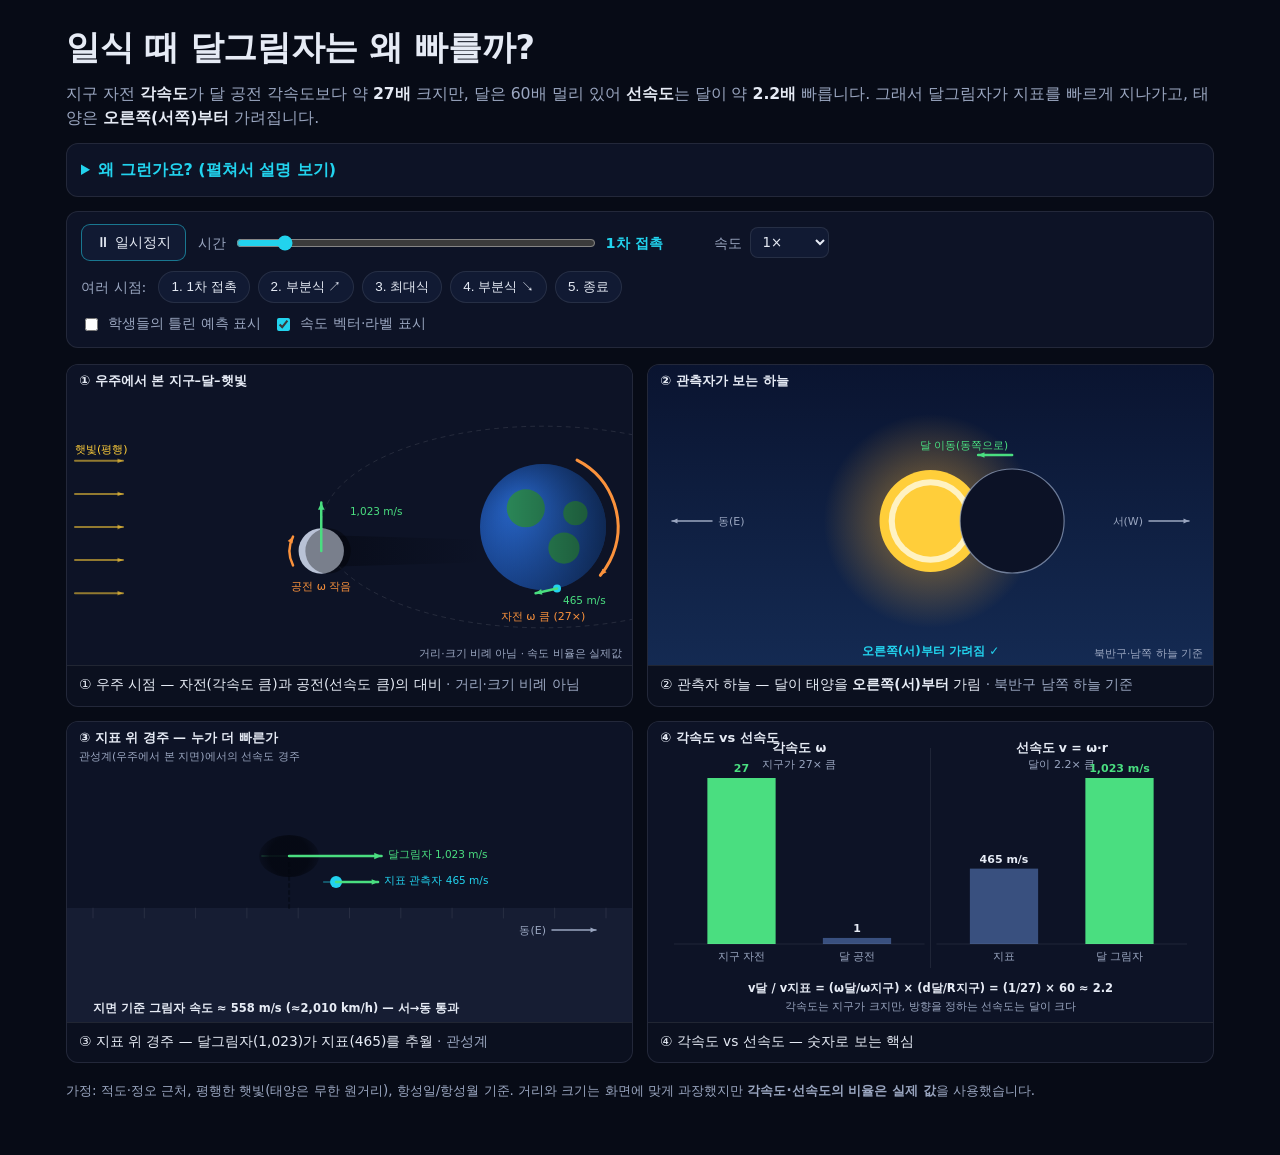
==== index.html @ 8129c568 "일식 달그림자 속도 시뮬레이션 추가 (각속도 vs 선속도) 지구 자전 각속도가 달 공전 각속도보다 ~27배 크지만, 달은 ~60배 멀어 선속도는 달이 ~2.2배 빠르다. 그래서 달" ====
<!DOCTYPE html>
<html lang="ko">
<head>
  <meta charset="UTF-8" />
  <meta name="viewport" content="width=device-width, initial-scale=1.0" />
  <title>일식 달그림자 속도 — 각속도 vs 선속도</title>
  <meta name="description" content="지구 자전 각속도가 달 공전 각속도보다 커도, 달의 선속도가 더 커서 달 그림자가 지표를 빠르게 지나가는 이유를 여러 시점에서 보여주는 시뮬레이션." />
  <link rel="stylesheet" href="styles.css" />
</head>
<body>
  <header class="site-header">
    <h1>일식 때 달그림자는 왜 빠를까?</h1>
    <p class="tagline">
      지구 자전 <strong>각속도</strong>가 달 공전 각속도보다 약 <strong>27배</strong> 크지만,
      달은 60배 멀리 있어 <strong>선속도</strong>는 달이 약 <strong>2.2배</strong> 빠릅니다.
      그래서 달그림자가 지표를 빠르게 지나가고, 태양은 <strong>오른쪽(서쪽)부터</strong> 가려집니다.
    </p>

    <details class="explainer">
      <summary>왜 그런가요? (펼쳐서 설명 보기)</summary>
      <div class="explainer-body">
        <p>
          학생들의 주장: <em>“지구 자전 각속도(≈15°/h)가 달 공전 각속도(≈0.5°/h)보다 27배 크니까,
          관측자가 달을 앞질러서 달이 상대적으로 뒤로 밀리고, 그래서 태양을 <u>왼쪽부터</u> 가린다.”</em>
          — 이는 <strong>각속도만 비교</strong>한 오류입니다.
        </p>
        <p>
          가려지는 방향을 정하는 것은 각속도가 아니라 <strong>지표에서의 선속도</strong>입니다.
          달은 지구 중심에서 약 60배 멀리 있어, 각속도가 1/27이어도
          선속도는 <code>(1/27) × 60 ≈ 2.2배</code>로 더 큽니다.
        </p>
        <table class="phys-table">
          <thead>
            <tr><th></th><th>각속도 ω</th><th>선속도 v = ω·r</th></tr>
          </thead>
          <tbody>
            <tr>
              <th>지구 자전(지표)</th>
              <td>큼 (≈15°/h)</td>
              <td>ω·R<sub>지구</sub> ≈ <strong>465 m/s</strong> (≈1,670 km/h)</td>
            </tr>
            <tr>
              <th>달 공전</th>
              <td>작음 (≈0.5°/h)</td>
              <td>ω·d<sub>달</sub> ≈ <strong>1,023 m/s</strong> (≈3,680 km/h)</td>
            </tr>
            <tr class="ratio-row">
              <th>비교</th>
              <td>지구가 <strong>27배</strong> 큼</td>
              <td>달이 <strong>2.2배</strong> 큼</td>
            </tr>
          </tbody>
        </table>
        <p>
          결론: 달그림자가 지면(465 m/s)보다 동쪽으로 더 빨리(1,023 m/s) 달려,
          지면 기준 <strong>약 558 m/s(≈2,010 km/h)</strong>로 서→동으로 지나갑니다.
          따라서 관측자에겐 달이 동쪽(왼쪽)으로 이동하고, 태양은 <strong>오른쪽부터</strong> 가려집니다.
          <code>v<sub>달</sub> / v<sub>지표</sub> = (ω<sub>달</sub>/ω<sub>지구</sub>) × (d<sub>달</sub>/R<sub>지구</sub>) = (1/27) × 60 ≈ 2.2</code>
        </p>
      </div>
    </details>
  </header>

  <section class="controls" aria-label="시뮬레이션 컨트롤">
    <div class="ctrl-row">
      <button id="playBtn" class="btn btn-primary" aria-label="재생/일시정지">⏸ 일시정지</button>

      <label class="ctrl-inline">
        시간
        <input id="timeSlider" type="range" min="0" max="1000" value="0" step="1" />
        <span id="phaseLabel" class="phase-label">1차 접촉</span>
      </label>

      <label class="ctrl-inline">
        속도
        <select id="speedSel">
          <option value="0.25">0.25×</option>
          <option value="0.5">0.5×</option>
          <option value="1" selected>1×</option>
          <option value="2">2×</option>
          <option value="4">4×</option>
        </select>
      </label>
    </div>

    <div class="ctrl-row">
      <span class="ctrl-group-label">여러 시점:</span>
      <div id="snapshots" class="snapshots"></div>
    </div>

    <div class="ctrl-row">
      <label class="toggle"><input id="toggleWrong" type="checkbox" /> 학생들의 틀린 예측 표시</label>
      <label class="toggle"><input id="toggleVectors" type="checkbox" checked /> 속도 벡터·라벨 표시</label>
    </div>
  </section>

  <main class="grid">
    <figure class="panel">
      <canvas id="space" class="view"></canvas>
      <figcaption>① 우주 시점 — 자전(각속도 큼)과 공전(선속도 큼)의 대비 <span class="muted">· 거리·크기 비례 아님</span></figcaption>
    </figure>

    <figure class="panel">
      <canvas id="sky" class="view"></canvas>
      <figcaption>② 관측자 하늘 — 달이 태양을 <strong>오른쪽(서)부터</strong> 가림 <span class="muted">· 북반구 남쪽 하늘 기준</span></figcaption>
    </figure>

    <figure class="panel">
      <canvas id="ground" class="view"></canvas>
      <figcaption>③ 지표 위 경주 — 달그림자(1,023)가 지표(465)를 추월 <span class="muted">· 관성계</span></figcaption>
    </figure>

    <figure class="panel">
      <canvas id="bars" class="view"></canvas>
      <figcaption>④ 각속도 vs 선속도 — 숫자로 보는 핵심</figcaption>
    </figure>
  </main>

  <footer class="site-footer">
    <p>
      가정: 적도·정오 근처, 평행한 햇빛(태양은 무한 원거리), 항성일/항성월 기준.
      거리와 크기는 화면에 맞게 과장했지만 <strong>각속도·선속도의 비율은 실제 값</strong>을 사용했습니다.
    </p>
  </footer>

  <script src="sim.js"></script>
</body>
</html>
---- styles.css ----
:root {
  --bg: #070b16;
  --panel: #0d1326;
  --panel-2: #111a33;
  --text: #e6ebf5;
  --dim: #9aa6c0;
  --accent: #22d3ee;
  --accent-2: #4ade80;
  --warn: #f87171;
  --border: rgba(255, 255, 255, 0.09);
}

* { box-sizing: border-box; }

html, body {
  margin: 0;
  padding: 0;
  background: var(--bg);
  color: var(--text);
  font-family: ui-sans-serif, system-ui, -apple-system, "Apple SD Gothic Neo",
    "Noto Sans KR", "Malgun Gothic", sans-serif;
  line-height: 1.55;
}

body {
  max-width: 1180px;
  margin: 0 auto;
  padding: 18px 16px 40px;
}

/* ---------- Header ---------- */
.site-header h1 {
  font-size: clamp(1.4rem, 3.2vw, 2.1rem);
  margin: 4px 0 8px;
  letter-spacing: -0.01em;
}

.tagline {
  margin: 0 0 12px;
  color: var(--dim);
  font-size: 0.98rem;
}
.tagline strong { color: var(--text); }

.explainer {
  background: var(--panel);
  border: 1px solid var(--border);
  border-radius: 12px;
  padding: 6px 14px;
  margin-bottom: 14px;
}
.explainer summary {
  cursor: pointer;
  font-weight: 600;
  padding: 8px 0;
  color: var(--accent);
}
.explainer-body { padding: 4px 0 12px; font-size: 0.95rem; }
.explainer-body code {
  background: rgba(255, 255, 255, 0.06);
  padding: 1px 6px;
  border-radius: 6px;
  font-size: 0.9em;
}
.explainer-body em { color: var(--warn); font-style: italic; }

.phys-table {
  width: 100%;
  border-collapse: collapse;
  margin: 12px 0;
  font-size: 0.92rem;
}
.phys-table th, .phys-table td {
  border: 1px solid var(--border);
  padding: 7px 10px;
  text-align: left;
}
.phys-table thead th { background: var(--panel-2); color: var(--dim); }
.phys-table tbody th { background: rgba(255, 255, 255, 0.03); white-space: nowrap; }
.ratio-row td, .ratio-row th { background: rgba(34, 211, 238, 0.08); }

/* ---------- Controls ---------- */
.controls {
  background: var(--panel);
  border: 1px solid var(--border);
  border-radius: 12px;
  padding: 12px 14px;
  margin-bottom: 16px;
  display: flex;
  flex-direction: column;
  gap: 10px;
}
.ctrl-row {
  display: flex;
  flex-wrap: wrap;
  align-items: center;
  gap: 12px;
}
.ctrl-inline {
  display: flex;
  align-items: center;
  gap: 8px;
  font-size: 0.9rem;
  color: var(--dim);
}
.ctrl-group-label { font-size: 0.9rem; color: var(--dim); }

#timeSlider { width: min(360px, 46vw); accent-color: var(--accent); }
.phase-label {
  min-width: 96px;
  font-weight: 600;
  color: var(--accent);
  font-size: 0.9rem;
}

.btn {
  background: var(--panel-2);
  color: var(--text);
  border: 1px solid var(--border);
  border-radius: 9px;
  padding: 8px 14px;
  font-size: 0.9rem;
  cursor: pointer;
  transition: background 0.15s, border-color 0.15s;
}
.btn:hover { background: #18254a; }
.btn-primary { border-color: rgba(34, 211, 238, 0.5); }

select, .btn { font-family: inherit; }
select {
  background: var(--panel-2);
  color: var(--text);
  border: 1px solid var(--border);
  border-radius: 8px;
  padding: 6px 8px;
}

.snapshots { display: flex; flex-wrap: wrap; gap: 8px; }
.snap-btn {
  background: var(--panel-2);
  color: var(--text);
  border: 1px solid var(--border);
  border-radius: 999px;
  padding: 6px 12px;
  font-size: 0.84rem;
  cursor: pointer;
}
.snap-btn:hover { background: #18254a; }
.snap-btn.active {
  border-color: var(--accent);
  background: rgba(34, 211, 238, 0.16);
  color: #fff;
}

.toggle {
  display: inline-flex;
  align-items: center;
  gap: 7px;
  font-size: 0.88rem;
  color: var(--dim);
  cursor: pointer;
}
.toggle input { accent-color: var(--accent); }

/* ---------- Grid of views ---------- */
.grid {
  display: grid;
  grid-template-columns: 1fr 1fr;
  gap: 14px;
}
.panel {
  margin: 0;
  background: var(--panel);
  border: 1px solid var(--border);
  border-radius: 12px;
  overflow: hidden;
}
.view {
  display: block;
  width: 100%;
  height: 300px;
}
figcaption {
  padding: 8px 12px 10px;
  font-size: 0.86rem;
  color: var(--text);
  border-top: 1px solid var(--border);
  background: rgba(0, 0, 0, 0.18);
}
figcaption .muted { color: var(--dim); font-weight: 400; }

/* ---------- Footer ---------- */
.site-footer {
  margin-top: 18px;
  color: var(--dim);
  font-size: 0.84rem;
}

@media (max-width: 760px) {
  .grid { grid-template-columns: 1fr; }
  .view { height: 260px; }
  #timeSlider { width: 60vw; }
}
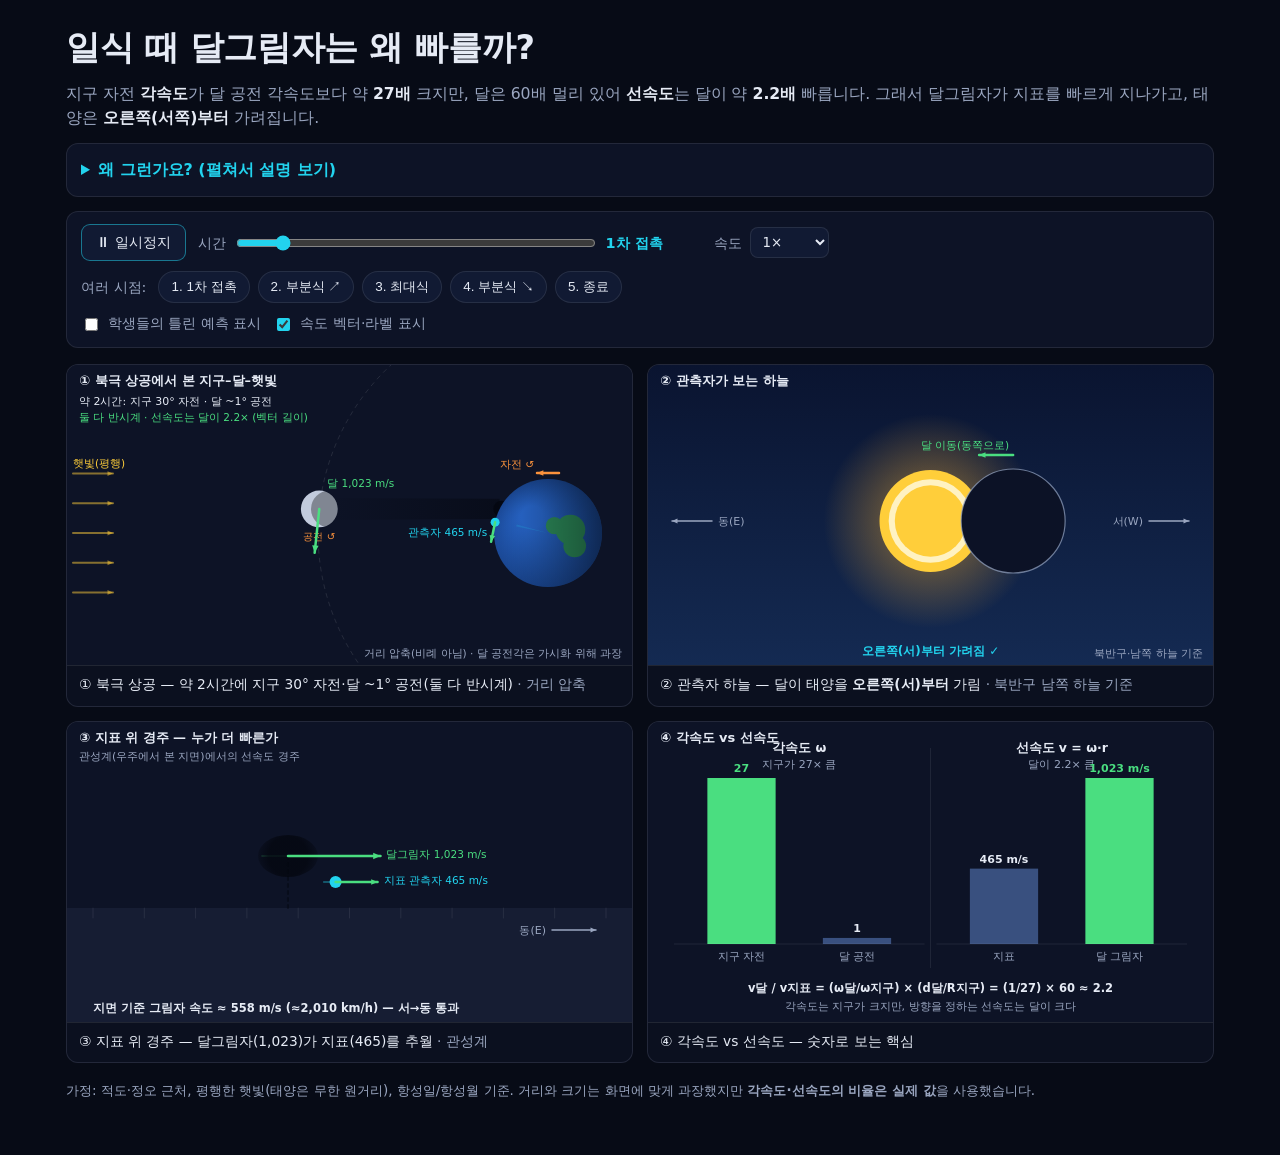
==== commit 7dcc8b20: "우주 시점 물리 수정: 북극 상공 반시계 + 실제 자전량(30°) 피드백 반영: - 북극 상공에서 본 시점으로 정의하고 자전·공전을 모두 반시계로 표시   (화면 y를 뒤집어 θ " ====
--- a/index.html
+++ b/index.html
@@ -97,7 +97,7 @@
   <main class="grid">
     <figure class="panel">
       <canvas id="space" class="view"></canvas>
-      <figcaption>① 우주 시점 — 자전(각속도 큼)과 공전(선속도 큼)의 대비 <span class="muted">· 거리·크기 비례 아님</span></figcaption>
+      <figcaption>① 북극 상공 — 약 2시간에 지구 30° 자전·달 ~1° 공전(둘 다 반시계) <span class="muted">· 거리 압축</span></figcaption>
     </figure>
 
     <figure class="panel">
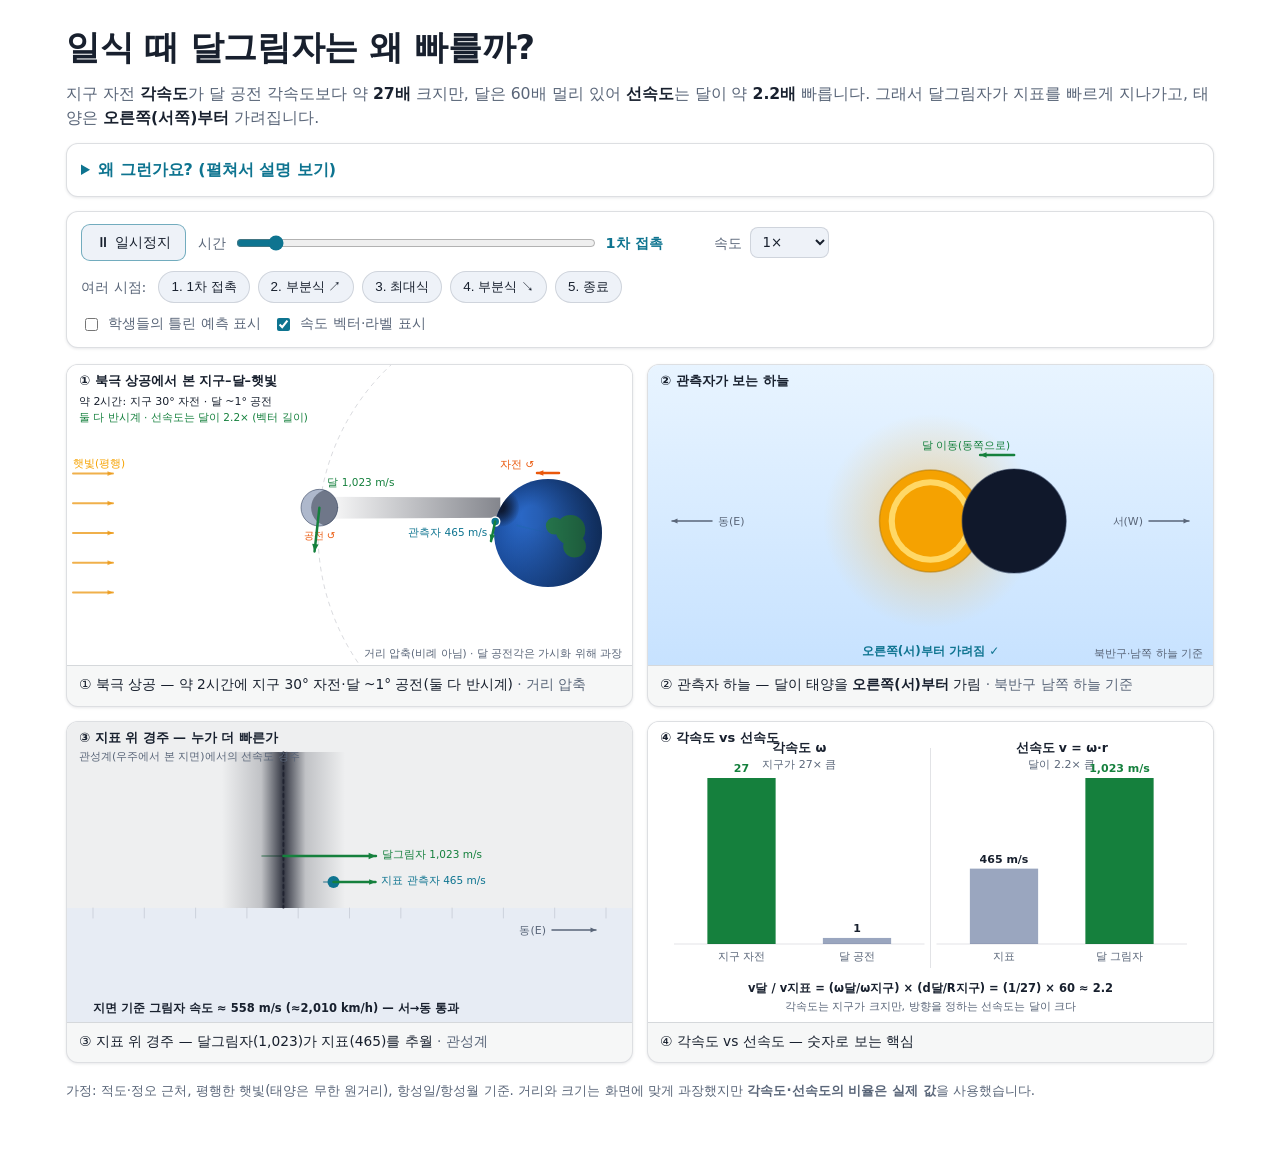
==== commit 3ecbf93a: "설명에 실제 상수·계산 추가, Pages 배포 워크플로 제거 - index.html "왜 그런가요?" 설명에 계산 입력값을 실제 측정값으로 제시:   · 지구 자전 각속도 ω지구 " ====
--- a/index.html
+++ b/index.html
@@ -29,28 +29,44 @@
           달은 지구 중심에서 약 60배 멀리 있어, 각속도가 1/27이어도
           선속도는 <code>(1/27) × 60 ≈ 2.2배</code>로 더 큽니다.
         </p>
+        <h3 class="exp-h">입력값 (실제 측정값)</h3>
         <table class="phys-table">
           <thead>
-            <tr><th></th><th>각속도 ω</th><th>선속도 v = ω·r</th></tr>
+            <tr><th>양</th><th>기호</th><th>실제 값</th></tr>
           </thead>
           <tbody>
             <tr>
-              <th>지구 자전(지표)</th>
-              <td>큼 (≈15°/h)</td>
-              <td>ω·R<sub>지구</sub> ≈ <strong>465 m/s</strong> (≈1,670 km/h)</td>
+              <th>지구 자전 각속도</th>
+              <td>ω<sub>지구</sub></td>
+              <td>2π / 23.934 h = <strong>7.29×10<sup>−5</sup> rad/s</strong> (≈ 15.0°/h)</td>
             </tr>
             <tr>
-              <th>달 공전</th>
-              <td>작음 (≈0.5°/h)</td>
-              <td>ω·d<sub>달</sub> ≈ <strong>1,023 m/s</strong> (≈3,680 km/h)</td>
+              <th>지표까지 거리 (지구 반지름)</th>
+              <td>R<sub>지구</sub></td>
+              <td><strong>6,371 km</strong> = 6.371×10<sup>6</sup> m</td>
             </tr>
-            <tr class="ratio-row">
-              <th>비교</th>
-              <td>지구가 <strong>27배</strong> 큼</td>
-              <td>달이 <strong>2.2배</strong> 큼</td>
+            <tr>
+              <th>달 공전 각속도</th>
+              <td>ω<sub>달</sub></td>
+              <td>2π / 27.32일 = <strong>2.66×10<sup>−6</sup> rad/s</strong> (≈ 0.55°/h)</td>
+            </tr>
+            <tr>
+              <th>달까지 거리 (공전 반지름)</th>
+              <td>d<sub>달</sub></td>
+              <td><strong>384,400 km</strong> = 3.844×10<sup>8</sup> m</td>
             </tr>
           </tbody>
         </table>
+
+        <h3 class="exp-h">선속도 계산 (v = ω·r)</h3>
+        <ul class="calc-list">
+          <li>v<sub>지표</sub> = ω<sub>지구</sub> × R<sub>지구</sub> = 7.29×10<sup>−5</sup> × 6.371×10<sup>6</sup> ≈ <strong>465 m/s</strong> (≈1,673 km/h)</li>
+          <li>v<sub>달</sub> = ω<sub>달</sub> × d<sub>달</sub> = 2.66×10<sup>−6</sup> × 3.844×10<sup>8</sup> ≈ <strong>1,023 m/s</strong> (≈3,684 km/h)</li>
+          <li>각속도 비 ω<sub>지구</sub> / ω<sub>달</sub> ≈ <strong>27.4</strong> (지구 자전이 빠름)</li>
+          <li>거리 비 d<sub>달</sub> / R<sub>지구</sub> ≈ <strong>60.3</strong></li>
+          <li>선속도 비 v<sub>달</sub> / v<sub>지표</sub> = (1/27.4) × 60.3 ≈ <strong>2.20</strong> (달이 빠름)</li>
+          <li>지면 대비 그림자 속도 = 1,023 − 465 ≈ <strong>558 m/s</strong> (≈2,011 km/h)</li>
+        </ul>
         <p>
           결론: 달그림자가 지면(465 m/s)보다 동쪽으로 더 빨리(1,023 m/s) 달려,
           지면 기준 <strong>약 558 m/s(≈2,010 km/h)</strong>로 서→동으로 지나갑니다.
--- a/styles.css
+++ b/styles.css
@@ -1,13 +1,14 @@
 :root {
-  --bg: #070b16;
-  --panel: #0d1326;
-  --panel-2: #111a33;
-  --text: #e6ebf5;
-  --dim: #9aa6c0;
-  --accent: #22d3ee;
-  --accent-2: #4ade80;
-  --warn: #f87171;
-  --border: rgba(255, 255, 255, 0.09);
+  --bg: #ffffff;
+  --panel: #ffffff;
+  --panel-2: #eef2f8;
+  --text: #18202e;
+  --dim: #5a6679;
+  --accent: #0e7490;
+  --accent-2: #15803d;
+  --warn: #c2410c;
+  --border: rgba(20, 30, 50, 0.14);
+  --shadow: 0 1px 3px rgba(20, 30, 50, 0.10);
 }
 
 * { box-sizing: border-box; }
@@ -48,6 +49,7 @@
   border-radius: 12px;
   padding: 6px 14px;
   margin-bottom: 14px;
+  box-shadow: var(--shadow);
 }
 .explainer summary {
   cursor: pointer;
@@ -57,7 +59,7 @@
 }
 .explainer-body { padding: 4px 0 12px; font-size: 0.95rem; }
 .explainer-body code {
-  background: rgba(255, 255, 255, 0.06);
+  background: rgba(20, 30, 50, 0.06);
   padding: 1px 6px;
   border-radius: 6px;
   font-size: 0.9em;
@@ -76,8 +78,21 @@
   text-align: left;
 }
 .phys-table thead th { background: var(--panel-2); color: var(--dim); }
-.phys-table tbody th { background: rgba(255, 255, 255, 0.03); white-space: nowrap; }
-.ratio-row td, .ratio-row th { background: rgba(34, 211, 238, 0.08); }
+.phys-table tbody th { background: rgba(20, 30, 50, 0.03); white-space: nowrap; }
+.ratio-row td, .ratio-row th { background: rgba(14, 116, 144, 0.10); }
+
+.explainer-body .exp-h {
+  font-size: 0.95rem;
+  margin: 16px 0 6px;
+  color: var(--accent);
+}
+.calc-list {
+  margin: 6px 0 10px;
+  padding-left: 20px;
+  font-size: 0.92rem;
+}
+.calc-list li { margin: 3px 0; }
+.calc-list sup { font-size: 0.78em; }
 
 /* ---------- Controls ---------- */
 .controls {
@@ -89,6 +104,7 @@
   display: flex;
   flex-direction: column;
   gap: 10px;
+  box-shadow: var(--shadow);
 }
 .ctrl-row {
   display: flex;
@@ -123,8 +139,8 @@
   cursor: pointer;
   transition: background 0.15s, border-color 0.15s;
 }
-.btn:hover { background: #18254a; }
-.btn-primary { border-color: rgba(34, 211, 238, 0.5); }
+.btn:hover { background: #e3e9f2; }
+.btn-primary { border-color: rgba(14, 116, 144, 0.55); }
 
 select, .btn { font-family: inherit; }
 select {
@@ -145,11 +161,12 @@
   font-size: 0.84rem;
   cursor: pointer;
 }
-.snap-btn:hover { background: #18254a; }
+.snap-btn:hover { background: #e3e9f2; }
 .snap-btn.active {
   border-color: var(--accent);
-  background: rgba(34, 211, 238, 0.16);
-  color: #fff;
+  background: rgba(14, 116, 144, 0.14);
+  color: var(--accent);
+  font-weight: 600;
 }
 
 .toggle {
@@ -174,6 +191,7 @@
   border: 1px solid var(--border);
   border-radius: 12px;
   overflow: hidden;
+  box-shadow: var(--shadow);
 }
 .view {
   display: block;
@@ -185,7 +203,7 @@
   font-size: 0.86rem;
   color: var(--text);
   border-top: 1px solid var(--border);
-  background: rgba(0, 0, 0, 0.18);
+  background: rgba(20, 30, 50, 0.035);
 }
 figcaption .muted { color: var(--dim); font-weight: 400; }
 
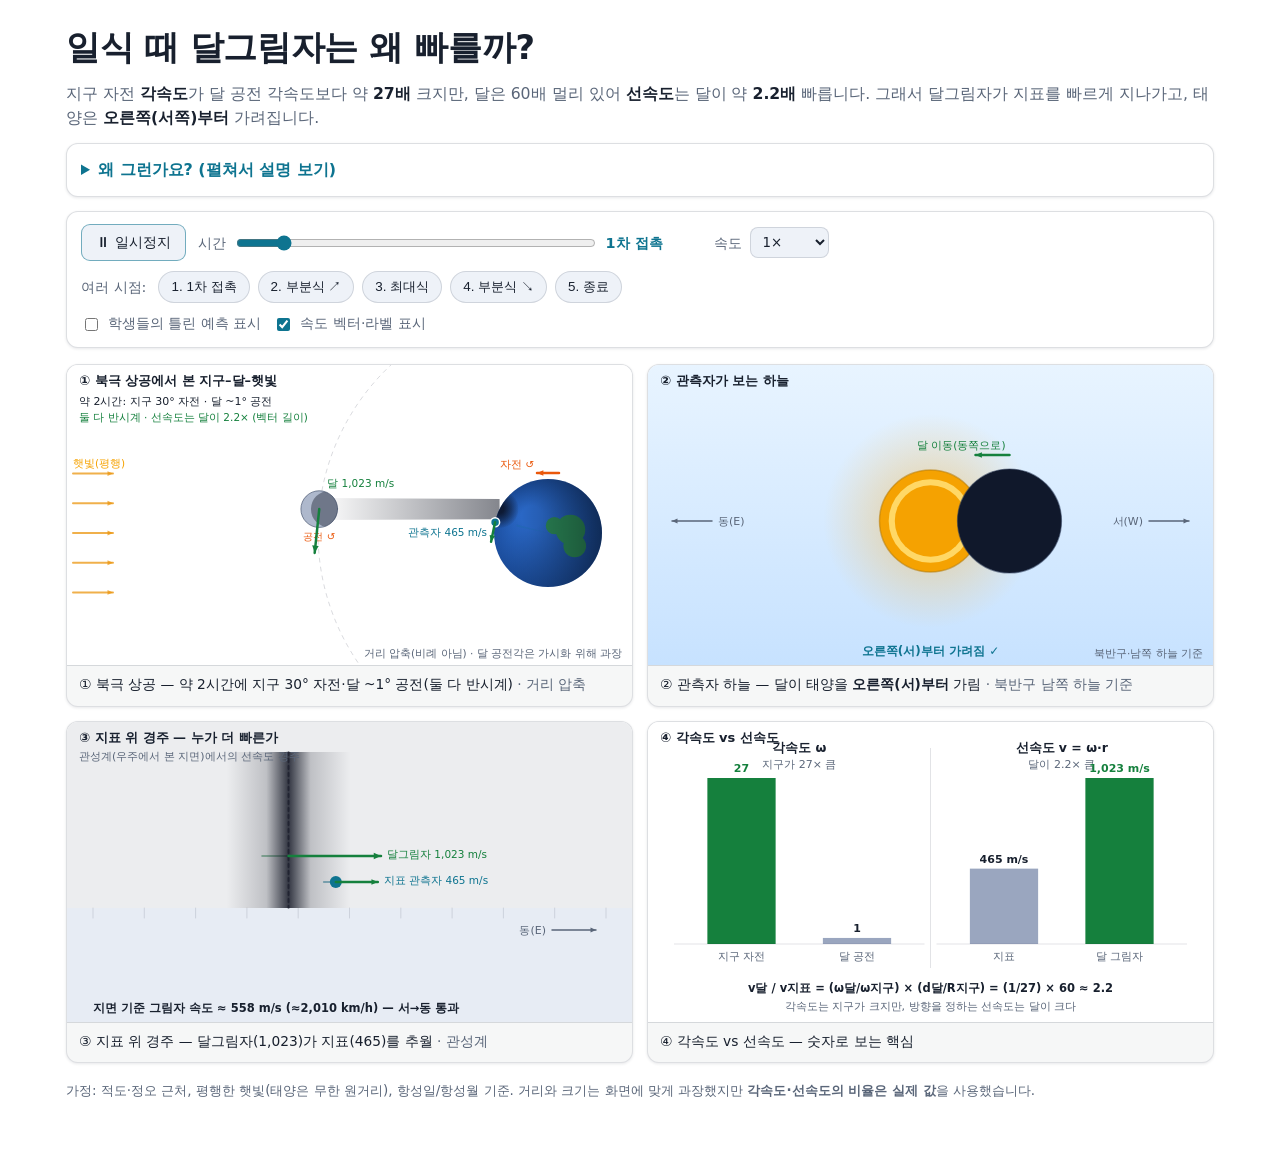
==== commit 147736e7: "설명 정정: 학생 질문(겉보기 15° vs 14.5°)과 방향 설명 바로잡기 - 학생들의 질문을 실제 근거로 정정: 태양은 자전으로 15°/h, 달은   자전−공전(0.5°/h)으" ====
--- a/index.html
+++ b/index.html
@@ -20,14 +20,32 @@
       <summary>왜 그런가요? (펼쳐서 설명 보기)</summary>
       <div class="explainer-body">
         <p>
-          학생들의 주장: <em>“지구 자전 각속도(≈15°/h)가 달 공전 각속도(≈0.5°/h)보다 27배 크니까,
-          관측자가 달을 앞질러서 달이 상대적으로 뒤로 밀리고, 그래서 태양을 <u>왼쪽부터</u> 가린다.”</em>
-          — 이는 <strong>각속도만 비교</strong>한 오류입니다.
+          <strong>학생들의 질문:</strong> 태양은 지구 자전 때문에 하늘을 1시간에 <strong>15°</strong>씩 동 → 서로 가로지릅니다.
+          달도 같은 자전으로 서쪽으로 가지만, 달 자신의 <strong>공전(동쪽으로 0.5°/h)</strong>이 빠지므로
+          겉보기로는 <strong>15 − 0.5 = 14.5°/h</strong>로 조금 더 느리게 서쪽으로 갑니다. 그래서 학생들은
+          <em>“달이 태양보다 느리게 가니까, 일식 때 달이 태양을 <u>왼쪽부터</u> 가리는 것 아닐까?”</em> 하고 물었습니다.
         </p>
+        <table class="phys-table">
+          <thead>
+            <tr><th>하늘에서의 겉보기 이동 (동 → 서)</th><th>각속도</th></tr>
+          </thead>
+          <tbody>
+            <tr><th>태양</th><td><strong>15°/h</strong></td></tr>
+            <tr><th>달</th><td><strong>14.5°/h</strong> &nbsp;(= 15 − 0.5)</td></tr>
+            <tr class="ratio-row"><th>차이</th><td>달이 <strong>0.5°/h</strong> 더 느림</td></tr>
+          </tbody>
+        </table>
         <p>
-          가려지는 방향을 정하는 것은 각속도가 아니라 <strong>지표에서의 선속도</strong>입니다.
-          달은 지구 중심에서 약 60배 멀리 있어, 각속도가 1/27이어도
-          선속도는 <code>(1/27) × 60 ≈ 2.2배</code>로 더 큽니다.
+          <strong>하지만 방향은 그 반대입니다.</strong> 달이 태양보다 서쪽으로 0.5°/h 느리다는 것은,
+          서쪽으로 앞서가는 태양에 뒤처져 <strong>태양 원반을 기준으로 달이 동쪽으로 0.5°/h 움직인다</strong>는 뜻입니다.
+          남쪽 하늘(동 = 왼쪽)에서 달은 태양의 <strong>오른쪽(서)에서 들어와 왼쪽(동)으로</strong> 빠져나가므로,
+          태양은 <strong>왼쪽이 아니라 오른쪽(서)부터</strong> 가려집니다. (시뮬레이션 ②에서 확인)
+        </p>
+
+        <h3 class="exp-h">그럼 달그림자는 얼마나 빠를까?</h3>
+        <p>
+          가려지는 <strong>방향</strong>은 위처럼 겉보기 상대운동이 정하고, 달그림자가 <strong>지표를 지나가는 속도</strong>는
+          <strong>선속도</strong>(v = ω·r)가 정합니다. 달의 공전 각속도(0.5°/h)는 느리지만 지구 중심에서 약 60배 멀어 선속도가 큽니다.
         </p>
         <h3 class="exp-h">입력값 (실제 측정값)</h3>
         <table class="phys-table">
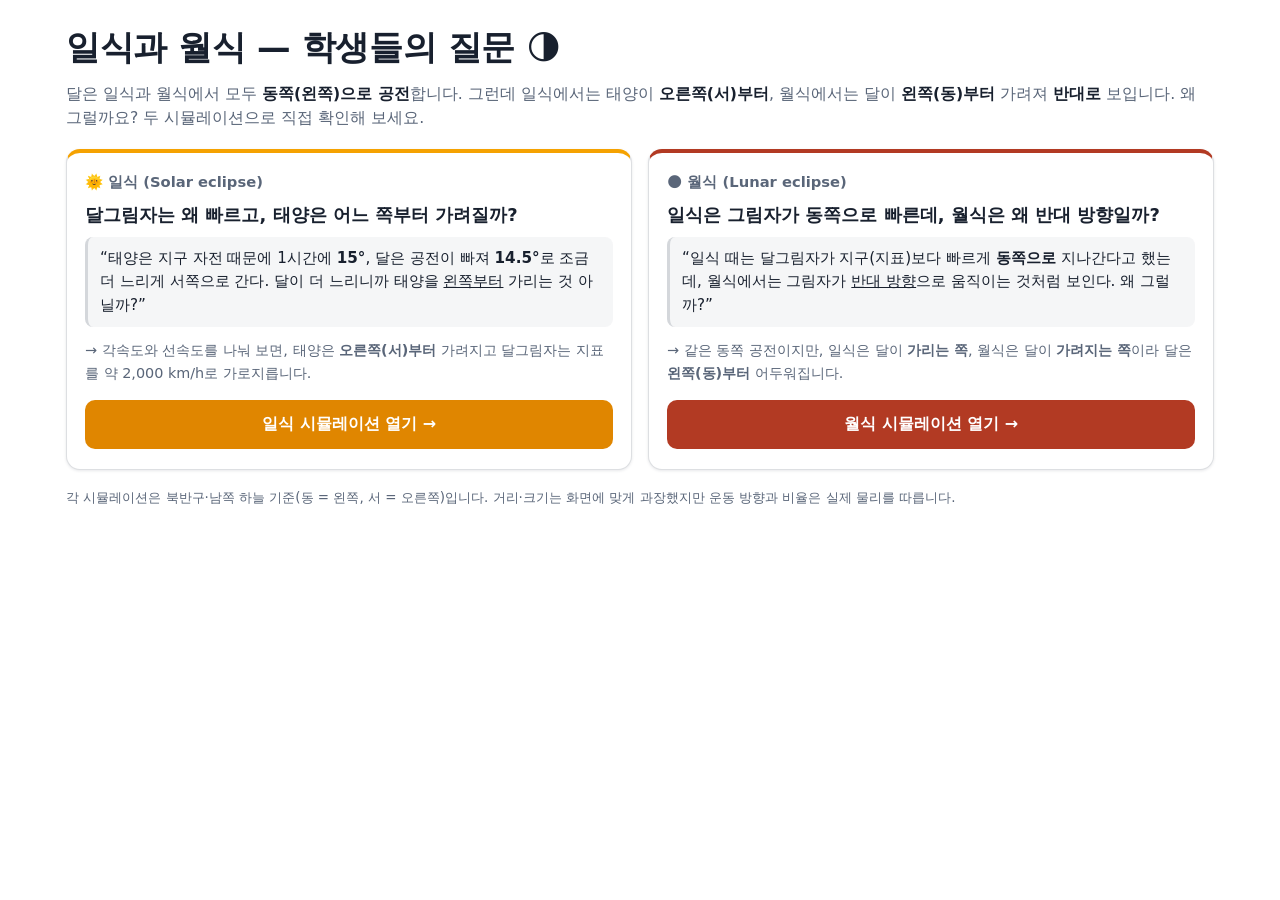
==== commit f602f2b5: "랜딩 페이지 + 월식 시뮬레이션 추가 (일식과 동일 구조) - index.html → 랜딩 페이지로 변경: 일식·월식에 대한 두 학생 질문 + 두 버튼. - 기존 일식 시뮬레이션을" ====
--- a/index.html
+++ b/index.html
@@ -3,160 +3,51 @@
 <head>
   <meta charset="UTF-8" />
   <meta name="viewport" content="width=device-width, initial-scale=1.0" />
-  <title>일식 달그림자 속도 — 각속도 vs 선속도</title>
-  <meta name="description" content="지구 자전 각속도가 달 공전 각속도보다 커도, 달의 선속도가 더 커서 달 그림자가 지표를 빠르게 지나가는 이유를 여러 시점에서 보여주는 시뮬레이션." />
+  <title>일식과 월식 — 학생들의 질문</title>
+  <meta name="description" content="일식과 월식에서 달그림자/그림자가 움직이는 방향과 속도에 대한 학생들의 질문을 시뮬레이션으로 풀어봅니다." />
   <link rel="stylesheet" href="styles.css" />
 </head>
 <body>
-  <header class="site-header">
-    <h1>일식 때 달그림자는 왜 빠를까?</h1>
+  <header class="site-header home-header">
+    <h1>일식과 월식 — 학생들의 질문 🌗</h1>
     <p class="tagline">
-      지구 자전 <strong>각속도</strong>가 달 공전 각속도보다 약 <strong>27배</strong> 크지만,
-      달은 60배 멀리 있어 <strong>선속도</strong>는 달이 약 <strong>2.2배</strong> 빠릅니다.
-      그래서 달그림자가 지표를 빠르게 지나가고, 태양은 <strong>오른쪽(서쪽)부터</strong> 가려집니다.
+      달은 일식과 월식에서 모두 <strong>동쪽(왼쪽)으로 공전</strong>합니다.
+      그런데 일식에서는 태양이 <strong>오른쪽(서)부터</strong>, 월식에서는 달이 <strong>왼쪽(동)부터</strong> 가려져
+      <strong>반대로</strong> 보입니다. 왜 그럴까요? 두 시뮬레이션으로 직접 확인해 보세요.
     </p>
-
-    <details class="explainer">
-      <summary>왜 그런가요? (펼쳐서 설명 보기)</summary>
-      <div class="explainer-body">
-        <p>
-          <strong>학생들의 질문:</strong> 태양은 지구 자전 때문에 하늘을 1시간에 <strong>15°</strong>씩 동 → 서로 가로지릅니다.
-          달도 같은 자전으로 서쪽으로 가지만, 달 자신의 <strong>공전(동쪽으로 0.5°/h)</strong>이 빠지므로
-          겉보기로는 <strong>15 − 0.5 = 14.5°/h</strong>로 조금 더 느리게 서쪽으로 갑니다. 그래서 학생들은
-          <em>“달이 태양보다 느리게 가니까, 일식 때 달이 태양을 <u>왼쪽부터</u> 가리는 것 아닐까?”</em> 하고 물었습니다.
-        </p>
-        <table class="phys-table">
-          <thead>
-            <tr><th>하늘에서의 겉보기 이동 (동 → 서)</th><th>각속도</th></tr>
-          </thead>
-          <tbody>
-            <tr><th>태양</th><td><strong>15°/h</strong></td></tr>
-            <tr><th>달</th><td><strong>14.5°/h</strong> &nbsp;(= 15 − 0.5)</td></tr>
-            <tr class="ratio-row"><th>차이</th><td>달이 <strong>0.5°/h</strong> 더 느림</td></tr>
-          </tbody>
-        </table>
-        <p>
-          <strong>하지만 방향은 그 반대입니다.</strong> 달이 태양보다 서쪽으로 0.5°/h 느리다는 것은,
-          서쪽으로 앞서가는 태양에 뒤처져 <strong>태양 원반을 기준으로 달이 동쪽으로 0.5°/h 움직인다</strong>는 뜻입니다.
-          남쪽 하늘(동 = 왼쪽)에서 달은 태양의 <strong>오른쪽(서)에서 들어와 왼쪽(동)으로</strong> 빠져나가므로,
-          태양은 <strong>왼쪽이 아니라 오른쪽(서)부터</strong> 가려집니다. (시뮬레이션 ②에서 확인)
-        </p>
-
-        <h3 class="exp-h">그럼 달그림자는 얼마나 빠를까?</h3>
-        <p>
-          가려지는 <strong>방향</strong>은 위처럼 겉보기 상대운동이 정하고, 달그림자가 <strong>지표를 지나가는 속도</strong>는
-          <strong>선속도</strong>(v = ω·r)가 정합니다. 달의 공전 각속도(0.5°/h)는 느리지만 지구 중심에서 약 60배 멀어 선속도가 큽니다.
-        </p>
-        <h3 class="exp-h">입력값 (실제 측정값)</h3>
-        <table class="phys-table">
-          <thead>
-            <tr><th>양</th><th>기호</th><th>실제 값</th></tr>
-          </thead>
-          <tbody>
-            <tr>
-              <th>지구 자전 각속도</th>
-              <td>ω<sub>지구</sub></td>
-              <td>2π / 23.934 h = <strong>7.29×10<sup>−5</sup> rad/s</strong> (≈ 15.0°/h)</td>
-            </tr>
-            <tr>
-              <th>지표까지 거리 (지구 반지름)</th>
-              <td>R<sub>지구</sub></td>
-              <td><strong>6,371 km</strong> = 6.371×10<sup>6</sup> m</td>
-            </tr>
-            <tr>
-              <th>달 공전 각속도</th>
-              <td>ω<sub>달</sub></td>
-              <td>2π / 27.32일 = <strong>2.66×10<sup>−6</sup> rad/s</strong> (≈ 0.55°/h)</td>
-            </tr>
-            <tr>
-              <th>달까지 거리 (공전 반지름)</th>
-              <td>d<sub>달</sub></td>
-              <td><strong>384,400 km</strong> = 3.844×10<sup>8</sup> m</td>
-            </tr>
-          </tbody>
-        </table>
-
-        <h3 class="exp-h">선속도 계산 (v = ω·r)</h3>
-        <ul class="calc-list">
-          <li>v<sub>지표</sub> = ω<sub>지구</sub> × R<sub>지구</sub> = 7.29×10<sup>−5</sup> × 6.371×10<sup>6</sup> ≈ <strong>465 m/s</strong> (≈1,673 km/h)</li>
-          <li>v<sub>달</sub> = ω<sub>달</sub> × d<sub>달</sub> = 2.66×10<sup>−6</sup> × 3.844×10<sup>8</sup> ≈ <strong>1,023 m/s</strong> (≈3,684 km/h)</li>
-          <li>각속도 비 ω<sub>지구</sub> / ω<sub>달</sub> ≈ <strong>27.4</strong> (지구 자전이 빠름)</li>
-          <li>거리 비 d<sub>달</sub> / R<sub>지구</sub> ≈ <strong>60.3</strong></li>
-          <li>선속도 비 v<sub>달</sub> / v<sub>지표</sub> = (1/27.4) × 60.3 ≈ <strong>2.20</strong> (달이 빠름)</li>
-          <li>지면 대비 그림자 속도 = 1,023 − 465 ≈ <strong>558 m/s</strong> (≈2,011 km/h)</li>
-        </ul>
-        <p>
-          결론: 달그림자가 지면(465 m/s)보다 동쪽으로 더 빨리(1,023 m/s) 달려,
-          지면 기준 <strong>약 558 m/s(≈2,010 km/h)</strong>로 서→동으로 지나갑니다.
-          따라서 관측자에겐 달이 동쪽(왼쪽)으로 이동하고, 태양은 <strong>오른쪽부터</strong> 가려집니다.
-          <code>v<sub>달</sub> / v<sub>지표</sub> = (ω<sub>달</sub>/ω<sub>지구</sub>) × (d<sub>달</sub>/R<sub>지구</sub>) = (1/27) × 60 ≈ 2.2</code>
-        </p>
-      </div>
-    </details>
   </header>
 
-  <section class="controls" aria-label="시뮬레이션 컨트롤">
-    <div class="ctrl-row">
-      <button id="playBtn" class="btn btn-primary" aria-label="재생/일시정지">⏸ 일시정지</button>
+  <main class="q-grid">
+    <section class="q-card q-solar">
+      <div class="q-tag">🌞 일식 (Solar eclipse)</div>
+      <h2 class="q-title">달그림자는 왜 빠르고, 태양은 어느 쪽부터 가려질까?</h2>
+      <p class="q-text">
+        “태양은 지구 자전 때문에 1시간에 <strong>15°</strong>, 달은 공전이 빠져 <strong>14.5°</strong>로
+        조금 더 느리게 서쪽으로 간다. 달이 더 느리니까 태양을 <u>왼쪽부터</u> 가리는 것 아닐까?”
+      </p>
+      <p class="q-note">→ 각속도와 선속도를 나눠 보면, 태양은 <strong>오른쪽(서)부터</strong> 가려지고
+        달그림자는 지표를 약 2,000 km/h로 가로지릅니다.</p>
+      <a class="cta cta-solar" href="solar.html">일식 시뮬레이션 열기 →</a>
+    </section>
 
-      <label class="ctrl-inline">
-        시간
-        <input id="timeSlider" type="range" min="0" max="1000" value="0" step="1" />
-        <span id="phaseLabel" class="phase-label">1차 접촉</span>
-      </label>
-
-      <label class="ctrl-inline">
-        속도
-        <select id="speedSel">
-          <option value="0.25">0.25×</option>
-          <option value="0.5">0.5×</option>
-          <option value="1" selected>1×</option>
-          <option value="2">2×</option>
-          <option value="4">4×</option>
-        </select>
-      </label>
-    </div>
-
-    <div class="ctrl-row">
-      <span class="ctrl-group-label">여러 시점:</span>
-      <div id="snapshots" class="snapshots"></div>
-    </div>
-
-    <div class="ctrl-row">
-      <label class="toggle"><input id="toggleWrong" type="checkbox" /> 학생들의 틀린 예측 표시</label>
-      <label class="toggle"><input id="toggleVectors" type="checkbox" checked /> 속도 벡터·라벨 표시</label>
-    </div>
-  </section>
-
-  <main class="grid">
-    <figure class="panel">
-      <canvas id="space" class="view"></canvas>
-      <figcaption>① 북극 상공 — 약 2시간에 지구 30° 자전·달 ~1° 공전(둘 다 반시계) <span class="muted">· 거리 압축</span></figcaption>
-    </figure>
-
-    <figure class="panel">
-      <canvas id="sky" class="view"></canvas>
-      <figcaption>② 관측자 하늘 — 달이 태양을 <strong>오른쪽(서)부터</strong> 가림 <span class="muted">· 북반구 남쪽 하늘 기준</span></figcaption>
-    </figure>
-
-    <figure class="panel">
-      <canvas id="ground" class="view"></canvas>
-      <figcaption>③ 지표 위 경주 — 달그림자(1,023)가 지표(465)를 추월 <span class="muted">· 관성계</span></figcaption>
-    </figure>
-
-    <figure class="panel">
-      <canvas id="bars" class="view"></canvas>
-      <figcaption>④ 각속도 vs 선속도 — 숫자로 보는 핵심</figcaption>
-    </figure>
+    <section class="q-card q-lunar">
+      <div class="q-tag">🌑 월식 (Lunar eclipse)</div>
+      <h2 class="q-title">일식은 그림자가 동쪽으로 빠른데, 월식은 왜 반대 방향일까?</h2>
+      <p class="q-text">
+        “일식 때는 달그림자가 지구(지표)보다 빠르게 <strong>동쪽으로</strong> 지나간다고 했는데,
+        월식에서는 그림자가 <u>반대 방향</u>으로 움직이는 것처럼 보인다. 왜 그럴까?”
+      </p>
+      <p class="q-note">→ 같은 동쪽 공전이지만, 일식은 달이 <strong>가리는 쪽</strong>,
+        월식은 달이 <strong>가려지는 쪽</strong>이라 달은 <strong>왼쪽(동)부터</strong> 어두워집니다.</p>
+      <a class="cta cta-lunar" href="lunar.html">월식 시뮬레이션 열기 →</a>
+    </section>
   </main>
 
   <footer class="site-footer">
     <p>
-      가정: 적도·정오 근처, 평행한 햇빛(태양은 무한 원거리), 항성일/항성월 기준.
-      거리와 크기는 화면에 맞게 과장했지만 <strong>각속도·선속도의 비율은 실제 값</strong>을 사용했습니다.
+      각 시뮬레이션은 북반구·남쪽 하늘 기준(동 = 왼쪽, 서 = 오른쪽)입니다.
+      거리·크기는 화면에 맞게 과장했지만 운동 방향과 비율은 실제 물리를 따릅니다.
     </p>
   </footer>
-
-  <script src="sim.js"></script>
 </body>
 </html>
--- a/styles.css
+++ b/styles.css
@@ -214,8 +214,83 @@
   font-size: 0.84rem;
 }
 
+/* ---------- Top nav (back link) ---------- */
+.topnav { margin-bottom: 10px; }
+.backlink {
+  display: inline-block;
+  color: var(--accent);
+  text-decoration: none;
+  font-size: 0.9rem;
+  padding: 6px 10px;
+  border: 1px solid var(--border);
+  border-radius: 999px;
+  background: var(--panel);
+}
+.backlink:hover { background: var(--panel-2); }
+
+/* ---------- Landing page ---------- */
+.home-header { margin-bottom: 18px; }
+
+.q-grid {
+  display: grid;
+  grid-template-columns: 1fr 1fr;
+  gap: 16px;
+}
+.q-card {
+  background: var(--panel);
+  border: 1px solid var(--border);
+  border-radius: 14px;
+  padding: 18px 18px 20px;
+  box-shadow: var(--shadow);
+  display: flex;
+  flex-direction: column;
+}
+.q-solar { border-top: 4px solid #f5a201; }
+.q-lunar { border-top: 4px solid #b23a23; }
+.q-tag {
+  font-size: 0.92rem;
+  font-weight: 700;
+  color: var(--dim);
+  margin-bottom: 6px;
+}
+.q-title {
+  font-size: 1.12rem;
+  margin: 2px 0 10px;
+  line-height: 1.4;
+}
+.q-text {
+  background: rgba(20, 30, 50, 0.04);
+  border-left: 3px solid var(--border);
+  padding: 10px 12px;
+  border-radius: 8px;
+  margin: 0 0 12px;
+  font-size: 0.95rem;
+  color: var(--text);
+}
+.q-note {
+  font-size: 0.9rem;
+  color: var(--dim);
+  margin: 0 0 16px;
+}
+.cta {
+  margin-top: auto;
+  display: inline-block;
+  text-align: center;
+  text-decoration: none;
+  font-weight: 700;
+  font-size: 1rem;
+  padding: 12px 16px;
+  border-radius: 10px;
+  color: #fff;
+  transition: filter 0.15s;
+}
+.cta:hover { filter: brightness(1.07); }
+.cta-solar { background: #e08600; }
+.cta-lunar { background: #b23a23; }
+
 @media (max-width: 760px) {
   .grid { grid-template-columns: 1fr; }
+  .q-grid { grid-template-columns: 1fr; }
   .view { height: 260px; }
   #timeSlider { width: 60vw; }
 }
